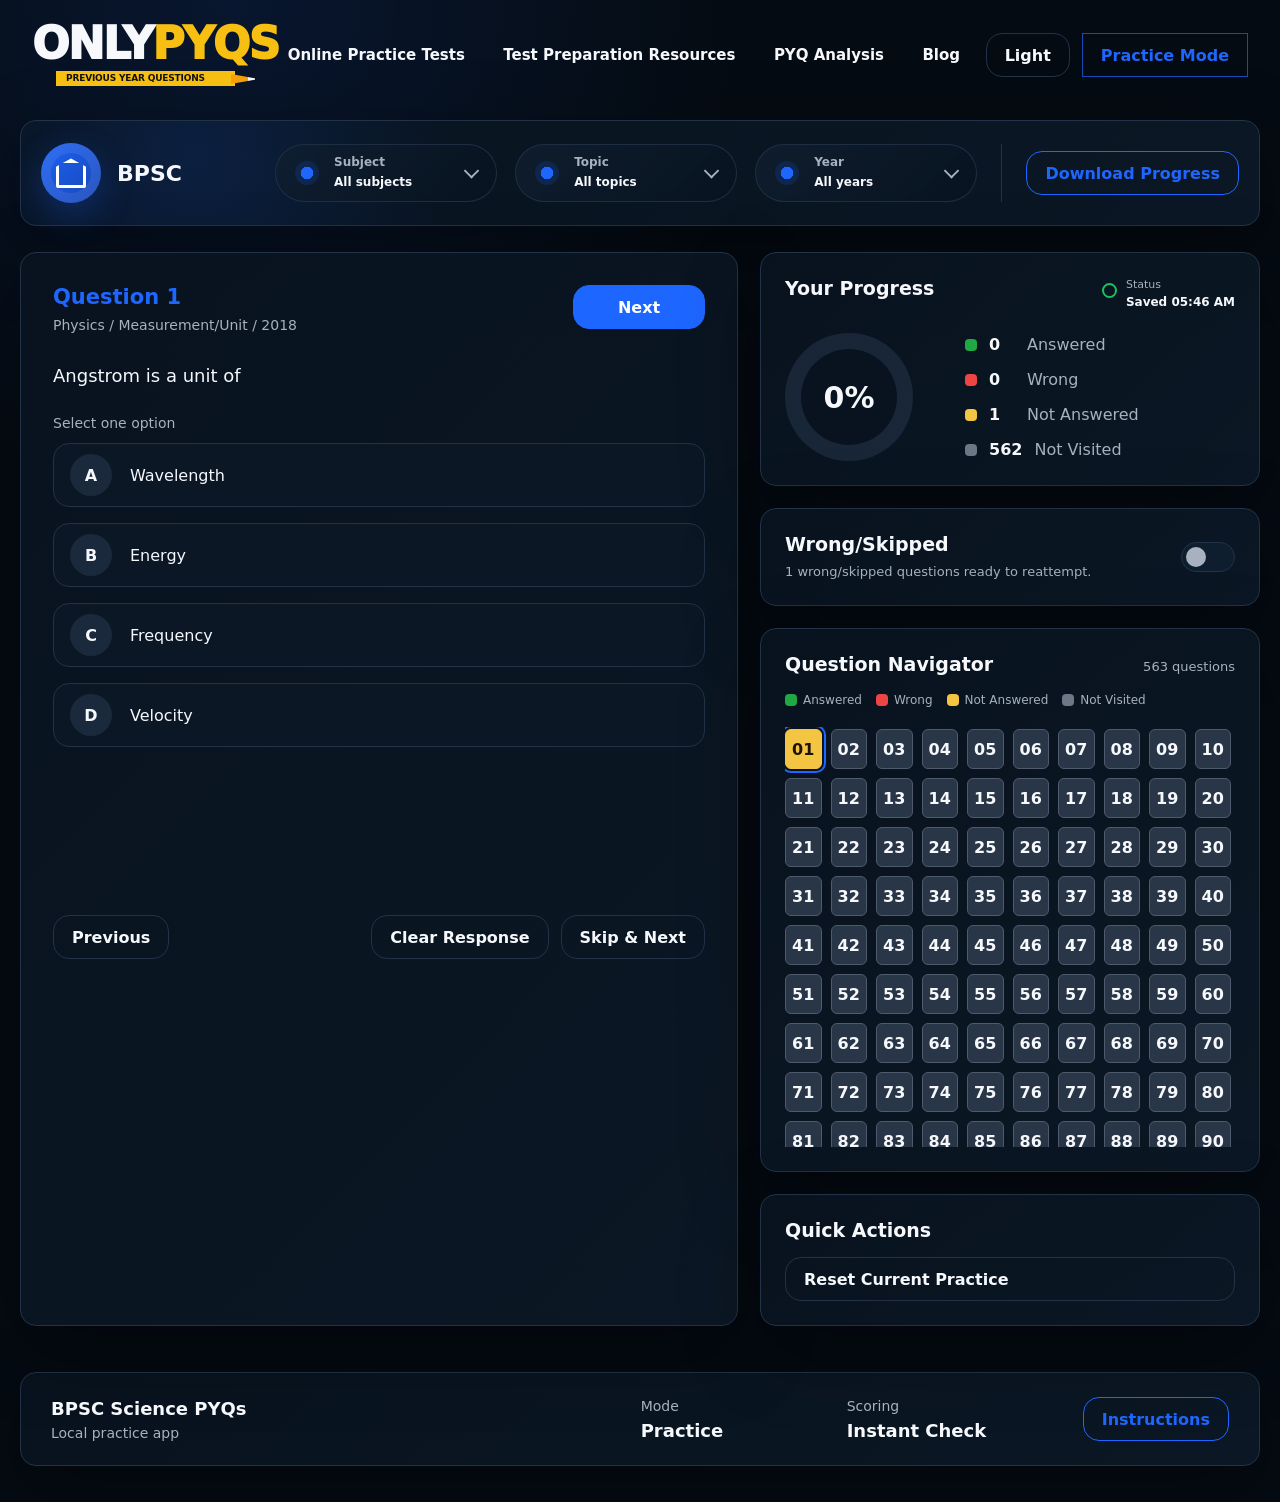
==== index.html @ f51ff7a6 "Add files via upload Initial commit" ====
<!doctype html>
<html lang="en">
<head>
  <meta charset="utf-8">
  <meta name="viewport" content="width=device-width, initial-scale=1">
  <title>Only PYQs Practice</title>
  <link rel="stylesheet" href="styles.css">
</head>
<body class="theme-dark">
  <header class="topbar">
    <a class="brand" href="#" aria-label="Only PYQs home">
      <span class="brand-wordmark">
        <span>ONLY</span><span>PYQS</span>
      </span>
      <span class="brand-tag">
        <span>PREVIOUS YEAR QUESTIONS</span>
        <i aria-hidden="true"></i>
      </span>
    </a>
    <nav class="main-nav" aria-label="Main navigation">
      <a href="#">Online Practice Tests</a>
      <a href="#">Test Preparation Resources</a>
      <a href="#">PYQ Analysis</a>
      <a href="#">Blog</a>
    </nav>
    <div class="top-actions">
      <button id="themeToggle" class="theme-toggle" type="button" aria-label="Toggle light and dark mode">Light</button>
      <span class="practice-mode">Practice Mode</span>
    </div>
  </header>

  <section class="exam-strip" aria-label="Practice selection">
    <div class="exam-title-block">
      <span class="exam-badge" aria-hidden="true"></span>
      <p>BPSC</p>
    </div>
    <div class="filter-row">
      <label>
        Subject
        <select id="subjectSelect" aria-label="Subject"></select>
      </label>
      <label>
        Topic
        <select id="topicSelect" aria-label="Topic"></select>
      </label>
      <label>
        Year
        <select id="yearSelect" aria-label="Year"></select>
      </label>
    </div>
    <div class="strip-divider"></div>
    <button id="downloadProgress" class="outline-button" type="button">Download Progress</button>
  </section>

  <main class="practice-grid">
    <section class="question-card" id="questionCard" aria-live="polite">
      <div class="question-head">
        <div>
          <h1 id="questionTitle">Question 1</h1>
          <p id="questionMeta"></p>
        </div>
        <button id="saveNextBtn" class="primary-button top-next-button" type="button">Next</button>
      </div>

      <div class="question-body">
        <p id="questionText"></p>
        <p class="option-label">Select one option</p>
        <div id="optionsList" class="option-list"></div>

        <div id="answerPanel" class="answer-panel" hidden>
          <div class="answer-panel-head">
            <strong id="answerStatus"></strong>
            <span id="answerText"></span>
          </div>
          <p id="explanationText"></p>
        </div>
      </div>

      <div class="question-actions">
        <button id="previousBtn" class="secondary-button" type="button">Previous</button>
        <div class="right-actions">
          <button id="clearBtn" class="secondary-button" type="button">Clear Response</button>
          <button id="markNextBtn" class="secondary-button" type="button">Skip & Next</button>
          <button id="saveMarkBtn" class="hidden-action" type="button" aria-hidden="true" tabindex="-1">Next</button>
        </div>
      </div>
    </section>

    <section id="emptyState" class="empty-state" hidden>
      <h1>No questions in this selection</h1>
      <p>Choose a different subject, topic, or year.</p>
    </section>

    <aside class="side-panel" aria-label="Practice dashboard">
      <section class="progress-card">
        <div class="progress-card-head">
          <h2>Your Progress</h2>
          <div class="strip-stat">
            <span>Status</span>
            <strong id="saveStatus">Progress saves automatically</strong>
          </div>
        </div>
        <div class="progress-content">
          <div class="progress-ring" aria-label="Attempted percentage">
            <span id="attemptPercent">0%</span>
          </div>
          <ul class="status-list">
            <li><span class="dot answered-dot"></span><strong id="answeredCount">0</strong> Answered</li>
            <li><span class="dot wrong-dot"></span><strong id="markedCount">0</strong> Wrong</li>
            <li><span class="dot not-answered-dot"></span><strong id="notAnsweredCount">0</strong> Not Answered</li>
            <li><span class="dot not-visited-dot"></span><strong id="notVisitedCount">0</strong> Not Visited</li>
          </ul>
        </div>
      </section>

      <section class="review-toggle-card">
        <div>
          <h2>Wrong/Skipped</h2>
          <p id="reviewModeNote">Show only questions you got wrong or skipped.</p>
        </div>
        <label class="switch" aria-label="Wrong or skipped reattempt mode">
          <input id="reviewToggle" type="checkbox">
          <span></span>
        </label>
      </section>

      <section class="navigator-card">
        <div class="card-title-row">
          <h2>Question Navigator</h2>
          <span id="paletteSummary">0 questions</span>
        </div>
        <div class="palette-legend" aria-hidden="true">
          <span><i class="answered-dot"></i> Answered</span>
          <span><i class="wrong-dot"></i> Wrong</span>
          <span><i class="not-answered-dot"></i> Not Answered</span>
          <span><i class="not-visited-dot"></i> Not Visited</span>
        </div>
        <div id="questionPalette" class="question-palette" aria-label="Question navigator"></div>
      </section>

      <section class="quick-card">
        <h2>Quick Actions</h2>
        <button id="resetProgress" type="button">Reset Current Practice</button>
      </section>
    </aside>
  </main>

  <footer class="summary-strip">
    <div>
      <strong>BPSC Science PYQs</strong>
      <span>Local practice app</span>
    </div>
    <div>
      <span>Mode</span>
      <strong>Practice</strong>
    </div>
    <div>
      <span>Scoring</span>
      <strong>Instant Check</strong>
    </div>
    <button class="outline-button" type="button">Instructions</button>
  </footer>

  <div id="resultModal" class="modal-backdrop" hidden>
    <section class="result-modal" role="dialog" aria-modal="true" aria-labelledby="resultTitle">
      <h2 id="resultTitle">Performance Dashboard</h2>
      <div class="result-grid">
        <div><span id="resultAttempted">0</span><label>Attempted</label></div>
        <div><span id="resultSkipped">0</span><label>Unanswered / Skipped</label></div>
        <div><span id="resultCorrect">0</span><label>Correct</label></div>
        <div><span id="resultWrong">0</span><label>Wrong</label></div>
        <div><span id="resultAccuracy">0%</span><label>Accuracy</label></div>
        <div><span id="resultScore">0 / 0</span><label>Score</label></div>
      </div>
      <div class="modal-actions">
        <button id="closeResultBtn" type="button">Close</button>
      </div>
    </section>
  </div>

  <script src="questions.js"></script>
  <script src="app.js"></script>
</body>
</html>
---- styles.css ----
:root {
  color-scheme: dark;
  --bg: #050b12;
  --surface: #08131f;
  --surface-2: #0c1826;
  --surface-3: #101f31;
  --text: #f6f8fb;
  --muted: #a7b1bf;
  --line: #223247;
  --blue: #1d66ff;
  --blue-soft: rgba(29, 102, 255, 0.16);
  --green: #1fa844;
  --green-soft: rgba(31, 168, 68, 0.14);
  --red: #ef4444;
  --red-soft: rgba(239, 68, 68, 0.15);
  --yellow: #f4c542;
  --yellow-soft: rgba(244, 197, 66, 0.16);
  --gray: #6d7785;
  --shadow: 0 24px 80px rgba(0, 0, 0, 0.32);
  --radius: 16px;
  font-family: Inter, ui-sans-serif, system-ui, -apple-system, BlinkMacSystemFont, "Segoe UI", Arial, sans-serif;
}

body.theme-light {
  color-scheme: light;
  --bg: #f7f9fc;
  --surface: #ffffff;
  --surface-2: #ffffff;
  --surface-3: #f8fbff;
  --text: #111827;
  --muted: #5c6675;
  --line: #d9e1ec;
  --blue-soft: rgba(29, 102, 255, 0.1);
  --green-soft: rgba(31, 168, 68, 0.1);
  --red-soft: rgba(239, 68, 68, 0.1);
  --yellow-soft: rgba(244, 197, 66, 0.2);
  --shadow: 0 18px 50px rgba(15, 23, 42, 0.08);
}

* {
  box-sizing: border-box;
}

html {
  min-width: 0;
}

body {
  margin: 0;
  min-height: 100vh;
  background:
    radial-gradient(circle at 18% 0%, rgba(29, 102, 255, 0.12), transparent 32rem),
    linear-gradient(135deg, var(--bg), var(--bg));
  color: var(--text);
}

button,
select,
input {
  font: inherit;
}

button,
select {
  border-radius: var(--radius);
}

button {
  cursor: pointer;
}

button:disabled {
  cursor: not-allowed;
  opacity: 0.55;
}

a {
  color: inherit;
  text-decoration: none;
}

.topbar {
  display: grid;
  grid-template-columns: minmax(170px, 230px) minmax(0, 1fr) auto;
  align-items: center;
  gap: clamp(16px, 3vw, 42px);
  max-width: 1480px;
  margin: 0 auto;
  padding: 24px clamp(18px, 3vw, 32px);
}

.brand {
  display: inline-flex;
  flex-direction: column;
  align-items: flex-start;
  min-width: 0;
  width: max-content;
}

.brand-wordmark {
  display: flex;
  align-items: baseline;
  color: var(--text);
  font-size: 44px;
  font-weight: 950;
  letter-spacing: -0.04em;
  line-height: 0.92;
}

.brand-wordmark span:last-child {
  color: #f7bf12;
}

body.theme-light .brand-wordmark {
  color: #05070b;
}

.brand-tag {
  position: relative;
  display: inline-flex;
  align-items: center;
  height: 15px;
  margin-top: 7px;
  margin-left: 24px;
  padding: 0 30px 0 10px;
  background: #f7bf12;
  color: #111111;
  font-size: 9px;
  font-weight: 900;
  letter-spacing: -0.02em;
  line-height: 1;
}

.brand-tag i {
  position: absolute;
  right: -24px;
  width: 28px;
  height: 10px;
  background: linear-gradient(90deg, #f59f0b 0 62%, #f6f6f6 62% 84%, #111111 84%);
  clip-path: polygon(0 0, 100% 50%, 0 100%);
}

.main-nav {
  display: flex;
  align-items: center;
  justify-content: center;
  gap: clamp(18px, 3vw, 46px);
  color: var(--text);
  font-size: 15px;
  font-weight: 650;
  white-space: nowrap;
}

.top-actions {
  display: flex;
  align-items: center;
  gap: 12px;
}

.theme-toggle,
.practice-mode,
.outline-button,
.primary-button,
.secondary-button,
.quick-card button,
.modal-actions button {
  min-height: 44px;
  border: 1px solid var(--line);
  padding: 0 18px;
  background: transparent;
  color: var(--text);
  font-weight: 700;
}

.theme-toggle {
  min-width: 82px;
}

.practice-mode {
  display: inline-flex;
  align-items: center;
  border-color: rgba(29, 102, 255, 0.7);
  color: var(--blue);
}

.exam-strip,
.practice-grid,
.summary-strip {
  width: min(100% - 40px, 1480px);
  margin-inline: auto;
}

.exam-strip {
  display: grid;
  grid-template-columns: auto minmax(420px, 1fr) 1px auto;
  align-items: center;
  gap: 24px;
  margin-top: 10px;
  padding: 22px 20px;
  border: 1px solid var(--line);
  border-radius: var(--radius);
  background:
    radial-gradient(circle at 14% 35%, rgba(29, 102, 255, 0.14), transparent 16rem),
    linear-gradient(135deg, color-mix(in srgb, var(--surface) 96%, transparent), color-mix(in srgb, var(--surface-2) 94%, transparent));
  box-shadow: var(--shadow);
}

.exam-title-block {
  display: flex;
  align-items: center;
  gap: 16px;
  min-width: 210px;
}

.exam-badge {
  position: relative;
  display: grid;
  width: 60px;
  height: 60px;
  place-items: center;
  border-radius: 50%;
  background:
    linear-gradient(135deg, rgba(29, 102, 255, 0.95), rgba(26, 72, 188, 0.96));
  box-shadow:
    inset 0 0 0 10px rgba(255, 255, 255, 0.08),
    0 12px 34px rgba(29, 102, 255, 0.28);
}

.exam-badge::before {
  content: "";
  width: 24px;
  height: 22px;
  border: 3px solid #ffffff;
  border-top-width: 5px;
  border-radius: 3px 3px 2px 2px;
  clip-path: polygon(50% 0, 100% 28%, 100% 100%, 0 100%, 0 28%);
}

.exam-title-block p {
  margin: 0;
  font-size: 22px;
  font-weight: 850;
}

.filter-row {
  display: grid;
  grid-template-columns: repeat(3, minmax(170px, 1fr));
  gap: 18px;
}

.filter-row label {
  position: relative;
  display: grid;
  gap: 3px;
  min-height: 58px;
  padding: 10px 42px 9px 58px;
  border: 1px solid color-mix(in srgb, var(--line) 88%, transparent);
  border-radius: 999px;
  background:
    linear-gradient(135deg, color-mix(in srgb, var(--surface-3) 82%, transparent), color-mix(in srgb, var(--surface) 94%, transparent));
  color: var(--muted);
  font-size: 12px;
  font-weight: 700;
}

.filter-row label::before {
  content: "";
  position: absolute;
  top: 50%;
  left: 19px;
  width: 24px;
  height: 24px;
  border-radius: 50%;
  background:
    radial-gradient(circle at center, var(--blue) 0 36%, transparent 38%),
    color-mix(in srgb, var(--blue) 16%, transparent);
  transform: translateY(-50%);
}

.filter-row label::after {
  content: "";
  position: absolute;
  top: 50%;
  right: 19px;
  width: 9px;
  height: 9px;
  border-right: 2px solid var(--muted);
  border-bottom: 2px solid var(--muted);
  transform: translateY(-70%) rotate(45deg);
  pointer-events: none;
}

select {
  min-height: 20px;
  width: 100%;
  border: 0;
  border-radius: 0;
  padding: 0;
  background: transparent;
  color: var(--text);
  font-weight: 750;
  appearance: none;
}

select option {
  background: var(--surface-3);
  color: var(--text);
}

body.theme-light select option {
  background: #ffffff;
  color: #111827;
}

.strip-divider {
  width: 1px;
  min-height: 58px;
  background: var(--line);
}

.strip-stat {
  position: relative;
  display: grid;
  gap: 4px;
  padding-left: 24px;
}

.strip-stat::before {
  content: "";
  position: absolute;
  top: 5px;
  left: 0;
  width: 11px;
  height: 11px;
  border: 2px solid #16c35b;
  border-radius: 50%;
}

.strip-stat span {
  color: var(--muted);
  font-size: 11px;
}

.strip-stat strong {
  font-size: 12px;
}

#saveStatus {
  max-width: 150px;
  overflow: hidden;
  color: var(--text);
  font-size: 12px;
  text-overflow: ellipsis;
  white-space: nowrap;
}

.outline-button {
  border-color: var(--blue);
  color: var(--blue);
}

.practice-grid {
  display: grid;
  grid-template-columns: minmax(0, 1fr) 500px;
  gap: 22px;
  margin-top: 26px;
}

.question-card,
.empty-state,
.progress-card,
.navigator-card,
.review-toggle-card,
.quick-card,
.summary-strip,
.result-modal {
  border: 1px solid var(--line);
  border-radius: var(--radius);
  background: linear-gradient(135deg, color-mix(in srgb, var(--surface) 96%, transparent), color-mix(in srgb, var(--surface-2) 92%, transparent));
  box-shadow: var(--shadow);
}

.question-card {
  min-width: 0;
  padding: 32px;
}

.question-head {
  display: flex;
  align-items: flex-start;
  justify-content: space-between;
  gap: 20px;
  margin-bottom: 28px;
}

.question-head h1 {
  margin: 0;
  color: var(--blue);
  font-size: 21px;
}

.question-head p {
  margin: 8px 0 0;
  color: var(--muted);
  font-size: 14px;
}

.question-body {
  min-height: 520px;
}

#questionText {
  margin: 0 0 24px;
  font-size: 18px;
  line-height: 1.65;
  white-space: pre-line;
}

.option-label {
  margin: 0 0 12px;
  color: var(--muted);
  font-size: 14px;
}

.option-list {
  display: grid;
  gap: 16px;
}

.radio-option {
  display: grid;
  grid-template-columns: 44px minmax(0, 1fr);
  align-items: center;
  gap: 16px;
  min-height: 64px;
  padding: 10px 16px;
  border: 1px solid var(--line);
  border-radius: var(--radius);
  background: color-mix(in srgb, var(--surface-2) 86%, transparent);
  color: var(--text);
  line-height: 1.45;
  white-space: pre-line;
}

.radio-option input {
  position: absolute;
  width: 1px;
  height: 1px;
  opacity: 0;
}

.radio-option:hover {
  border-color: color-mix(in srgb, var(--blue) 80%, var(--line));
}

.option-prefix {
  display: grid;
  width: 42px;
  height: 42px;
  place-items: center;
  border-radius: 50%;
  background: color-mix(in srgb, var(--line) 70%, transparent);
  color: var(--text);
  font-weight: 800;
}

.radio-option:has(input:checked) {
  border-color: var(--blue);
  background: var(--blue-soft);
}

.radio-option:has(input:checked) .option-prefix {
  background: var(--blue);
  color: #ffffff;
}

.radio-option.correct-option {
  border-color: var(--green);
  background: var(--green-soft);
}

.radio-option.selected-option.correct-option,
.radio-option.selected-option.correct-option:has(input:checked) {
  border-color: var(--green);
  background: color-mix(in srgb, var(--green-soft) 72%, transparent);
}

.radio-option.correct-option .option-prefix {
  background: var(--green);
  color: #ffffff;
}

.radio-option.wrong-option {
  border-color: var(--red);
  background: var(--red-soft);
}

.radio-option.selected-option.wrong-option,
.radio-option.selected-option.wrong-option:has(input:checked) {
  border-color: var(--red);
  background: color-mix(in srgb, var(--red-soft) 78%, transparent);
}

.radio-option.wrong-option .option-prefix {
  background: var(--red);
  color: #ffffff;
}

.answer-panel {
  margin-top: 28px;
  padding: 22px;
  border: 1px solid var(--green);
  border-radius: var(--radius);
  background: var(--green-soft);
}

.answer-panel[data-result="wrong"] {
  border-color: var(--red);
  background: var(--red-soft);
}

.answer-panel-head {
  display: flex;
  flex-wrap: wrap;
  justify-content: space-between;
  gap: 12px;
  margin-bottom: 14px;
}

.answer-panel strong {
  color: var(--green);
  font-size: 20px;
}

.answer-panel[data-result="wrong"] strong {
  color: var(--red);
}

.answer-panel span {
  padding: 5px 10px;
  border-radius: 6px;
  background: color-mix(in srgb, var(--surface) 70%, transparent);
  color: var(--text);
  font-size: 13px;
  font-weight: 700;
}

.answer-panel p {
  margin: 0;
  line-height: 1.65;
  white-space: pre-line;
}

.question-actions {
  display: flex;
  align-items: center;
  justify-content: space-between;
  gap: 16px;
  margin-top: 34px;
}

.right-actions {
  display: flex;
  flex-wrap: wrap;
  justify-content: flex-end;
  gap: 12px;
}

.primary-button {
  border-color: var(--blue);
  background: var(--blue);
  color: #ffffff;
  min-width: 132px;
}

.top-next-button {
  flex: 0 0 auto;
}

.secondary-button {
  background: transparent;
}

.hidden-action {
  display: none;
}

.empty-state {
  min-height: 360px;
  padding: 48px;
}

.empty-state h1 {
  margin: 0 0 10px;
}

.empty-state p {
  margin: 0;
  color: var(--muted);
}

.side-panel {
  display: grid;
  align-content: start;
  gap: 22px;
}

.progress-card,
.navigator-card,
.review-toggle-card,
.quick-card {
  padding: 24px;
}

.progress-card h2,
.navigator-card h2,
.review-toggle-card h2,
.quick-card h2 {
  margin: 0;
  font-size: 19px;
}

.progress-card-head {
  display: flex;
  align-items: flex-start;
  justify-content: space-between;
  gap: 16px;
}

.progress-card-head .strip-stat {
  flex: 0 0 auto;
  margin-top: 1px;
}

.review-toggle-card {
  display: flex;
  align-items: center;
  justify-content: space-between;
  gap: 18px;
}

.review-toggle-card p {
  margin: 8px 0 0;
  color: var(--muted);
  font-size: 13px;
  line-height: 1.35;
}

.switch {
  position: relative;
  display: inline-flex;
  flex: 0 0 auto;
  width: 54px;
  height: 30px;
}

.switch input {
  position: absolute;
  inset: 0;
  opacity: 0;
}

.switch span {
  position: absolute;
  inset: 0;
  border: 1px solid var(--line);
  border-radius: 999px;
  background: color-mix(in srgb, var(--surface-3) 88%, transparent);
  transition: background 160ms ease, border-color 160ms ease;
}

.switch span::after {
  content: "";
  position: absolute;
  top: 4px;
  left: 4px;
  width: 20px;
  height: 20px;
  border-radius: 50%;
  background: var(--muted);
  transition: transform 160ms ease, background 160ms ease;
}

.switch input:checked + span {
  border-color: var(--blue);
  background: var(--blue-soft);
}

.switch input:checked + span::after {
  transform: translateX(24px);
  background: var(--blue);
}

.progress-content {
  display: grid;
  grid-template-columns: 150px minmax(0, 1fr);
  align-items: center;
  gap: 30px;
  margin-top: 24px;
}

.progress-ring {
  --progress: 0deg;
  display: grid;
  width: 128px;
  height: 128px;
  place-items: center;
  border-radius: 50%;
  background: conic-gradient(var(--blue) var(--progress), color-mix(in srgb, var(--line) 60%, transparent) 0);
}

.progress-ring::before {
  content: "";
  grid-area: 1 / 1;
  width: 96px;
  height: 96px;
  border-radius: 50%;
  background: var(--surface);
}

.progress-ring span {
  z-index: 1;
  grid-area: 1 / 1;
  font-size: 30px;
  font-weight: 850;
}

.status-list {
  display: grid;
  gap: 16px;
  margin: 0;
  padding: 0;
  list-style: none;
  color: var(--muted);
}

.status-list li {
  display: flex;
  align-items: center;
  gap: 12px;
}

.status-list strong {
  color: var(--text);
  min-width: 26px;
}

.dot,
.palette-legend i {
  display: inline-block;
  width: 12px;
  height: 12px;
  border-radius: 4px;
  flex: 0 0 auto;
}

.answered-dot {
  background: var(--green);
}

.wrong-dot {
  background: var(--red);
}

.not-answered-dot {
  background: var(--yellow);
}

.not-visited-dot {
  background: var(--gray);
}

.card-title-row {
  display: flex;
  align-items: baseline;
  justify-content: space-between;
  gap: 14px;
  margin-bottom: 18px;
}

.card-title-row span {
  color: var(--muted);
  font-size: 13px;
}

.palette-legend {
  display: flex;
  flex-wrap: wrap;
  gap: 14px;
  margin-bottom: 20px;
  color: var(--muted);
  font-size: 12px;
}

.palette-legend span {
  display: inline-flex;
  align-items: center;
  gap: 6px;
}

.question-palette {
  display: grid;
  grid-template-columns: repeat(10, minmax(0, 1fr));
  gap: 9px;
  max-height: 420px;
  overflow: auto;
  padding: 2px 4px 2px 0;
}

.palette-button {
  min-width: 0;
  min-height: 40px;
  border: 1px solid var(--line);
  border-radius: 6px;
  background: color-mix(in srgb, var(--surface-3) 88%, transparent);
  color: var(--text);
  font-weight: 750;
}

.palette-button.active {
  outline: 2px solid var(--blue);
  outline-offset: 2px;
}

.palette-button.not_visited {
  background: color-mix(in srgb, var(--gray) 26%, var(--surface-3));
  border-color: color-mix(in srgb, var(--gray) 60%, var(--line));
}

.palette-button.not_answered {
  background: var(--yellow);
  border-color: var(--yellow);
  color: #1c1600;
}

.palette-button.answered {
  background: var(--green);
  border-color: var(--green);
  color: #ffffff;
}

.palette-button.marked,
.palette-button.answered_marked {
  background: var(--red);
  border-color: var(--red);
  color: #ffffff;
}

.quick-card {
  display: grid;
  gap: 16px;
}

.quick-card button {
  justify-self: stretch;
  text-align: left;
}

.summary-strip {
  display: grid;
  grid-template-columns: minmax(210px, 1fr) minmax(110px, 180px) minmax(130px, 210px) auto;
  align-items: center;
  gap: 26px;
  margin-top: 46px;
  margin-bottom: 36px;
  padding: 24px 30px;
}

.summary-strip div {
  display: grid;
  gap: 6px;
}

.summary-strip span {
  color: var(--muted);
  font-size: 14px;
}

.summary-strip strong {
  font-size: 18px;
}

.modal-backdrop {
  position: fixed;
  inset: 0;
  z-index: 20;
  display: grid;
  place-items: center;
  padding: 18px;
  background: rgba(0, 0, 0, 0.6);
}

.modal-backdrop[hidden] {
  display: none;
}

.result-modal {
  width: min(760px, 100%);
  padding: 28px;
}

.result-modal h2 {
  margin: 0 0 18px;
}

.result-grid {
  display: grid;
  grid-template-columns: repeat(3, 1fr);
  gap: 12px;
}

.result-grid div {
  padding: 18px;
  border: 1px solid var(--line);
  border-radius: var(--radius);
  background: var(--surface-3);
}

.result-grid span {
  display: block;
  font-size: 28px;
  font-weight: 850;
}

.result-grid label {
  display: block;
  margin-top: 5px;
  color: var(--muted);
}

.modal-actions {
  display: flex;
  justify-content: flex-end;
  margin-top: 18px;
}

.modal-actions button {
  border-color: var(--blue);
  background: var(--blue);
  color: #ffffff;
}

@media (max-width: 1200px) {
  .main-nav {
    display: none;
  }

  .topbar {
    grid-template-columns: 220px 1fr;
  }

  .top-actions {
    justify-content: flex-end;
  }

  .practice-grid {
    grid-template-columns: 1fr;
  }

  .question-palette {
    grid-template-columns: repeat(12, minmax(0, 1fr));
  }
}

@media (max-width: 900px) {
  .topbar,
  .exam-strip,
  .summary-strip {
    width: min(100% - 24px, 1480px);
  }

  .topbar {
    grid-template-columns: 1fr;
    gap: 14px;
  }

  .top-actions {
    justify-content: space-between;
  }

  .exam-strip {
    grid-template-columns: 1fr;
    gap: 18px;
  }

  .strip-divider {
    display: none;
  }

  .filter-row,
  .progress-content,
  .summary-strip {
    grid-template-columns: 1fr;
  }

  .question-actions,
  .right-actions {
    align-items: stretch;
    flex-direction: column;
  }

  .right-actions button,
  .question-actions > button {
    width: 100%;
  }

  .question-palette {
    grid-template-columns: repeat(8, minmax(0, 1fr));
  }
}

@media (max-width: 560px) {
  .brand-wordmark {
    font-size: 36px;
  }

  .question-card,
  .progress-card,
  .navigator-card,
  .quick-card {
    padding: 18px;
  }

  #questionText {
    font-size: 16px;
  }

  .radio-option {
    grid-template-columns: 38px minmax(0, 1fr);
    gap: 12px;
    padding: 10px 12px;
  }

  .option-prefix {
    width: 36px;
    height: 36px;
  }

  .question-palette {
    grid-template-columns: repeat(5, minmax(0, 1fr));
  }

  .result-grid {
    grid-template-columns: 1fr;
  }
}
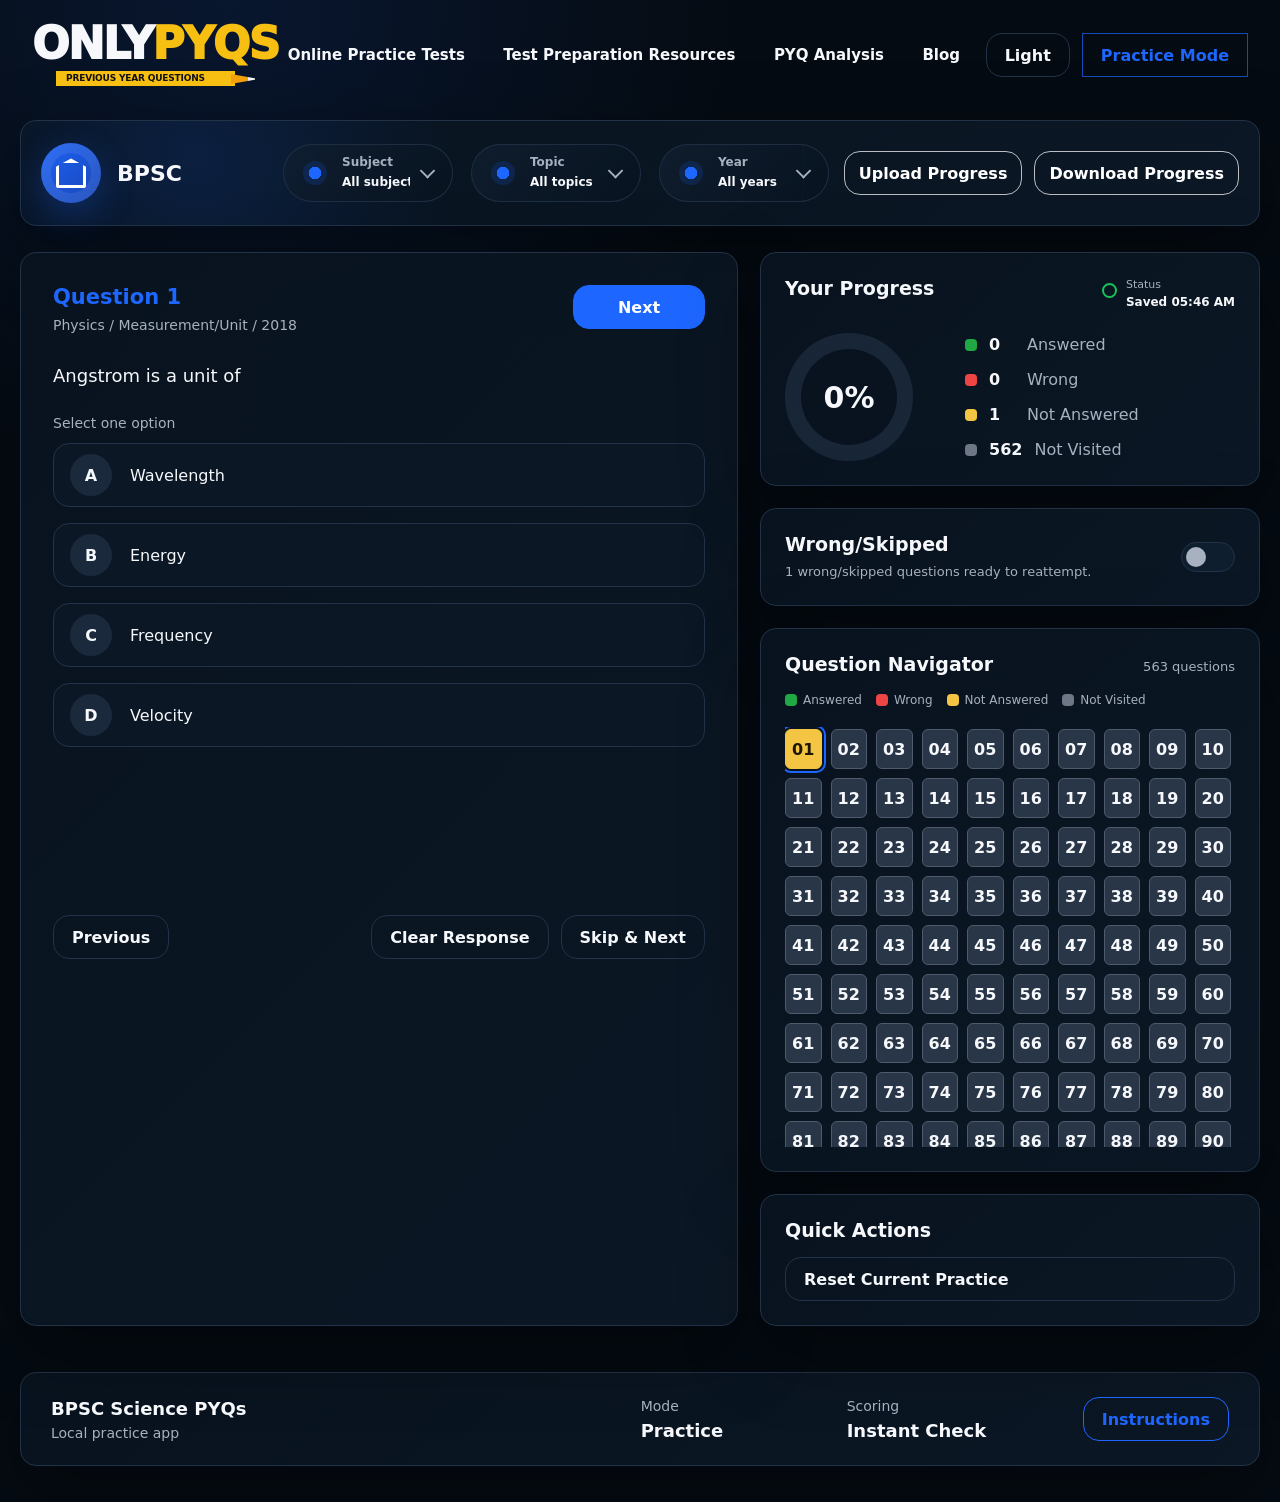
==== commit fce2eb8d: "updated quiz layout" ====
--- a/index.html
+++ b/index.html
@@ -49,7 +49,11 @@
       </label>
     </div>
     <div class="strip-divider"></div>
-    <button id="downloadProgress" class="outline-button" type="button">Download Progress</button>
+    <div class="progress-file-actions">
+      <button id="uploadProgress" class="outline-button" type="button">Upload Progress</button>
+      <button id="downloadProgress" class="outline-button" type="button">Download Progress</button>
+      <input id="uploadProgressFile" type="file" accept="application/json,.json" hidden>
+    </div>
   </section>
 
   <main class="practice-grid">
--- a/styles.css
+++ b/styles.css
@@ -194,7 +194,8 @@
   display: grid;
   grid-template-columns: auto minmax(420px, 1fr) 1px auto;
   align-items: center;
-  gap: 24px;
+  column-gap: 32px;
+  row-gap: 18px;
   margin-top: 10px;
   padding: 22px 20px;
   border: 1px solid var(--line);
@@ -359,6 +360,27 @@
   color: var(--blue);
 }
 
+.progress-file-actions {
+  display: flex;
+  align-items: center;
+  justify-content: flex-end;
+  gap: 12px;
+  padding-left: 8px;
+}
+
+.progress-file-actions .outline-button {
+  min-width: 0;
+  padding-inline: 14px;
+  border-color: rgba(255, 255, 255, 0.72);
+  color: #ffffff;
+  white-space: nowrap;
+}
+
+body.theme-light .progress-file-actions .outline-button {
+  border-color: rgba(17, 24, 39, 0.28);
+  color: #111827;
+}
+
 .practice-grid {
   display: grid;
   grid-template-columns: minmax(0, 1fr) 500px;
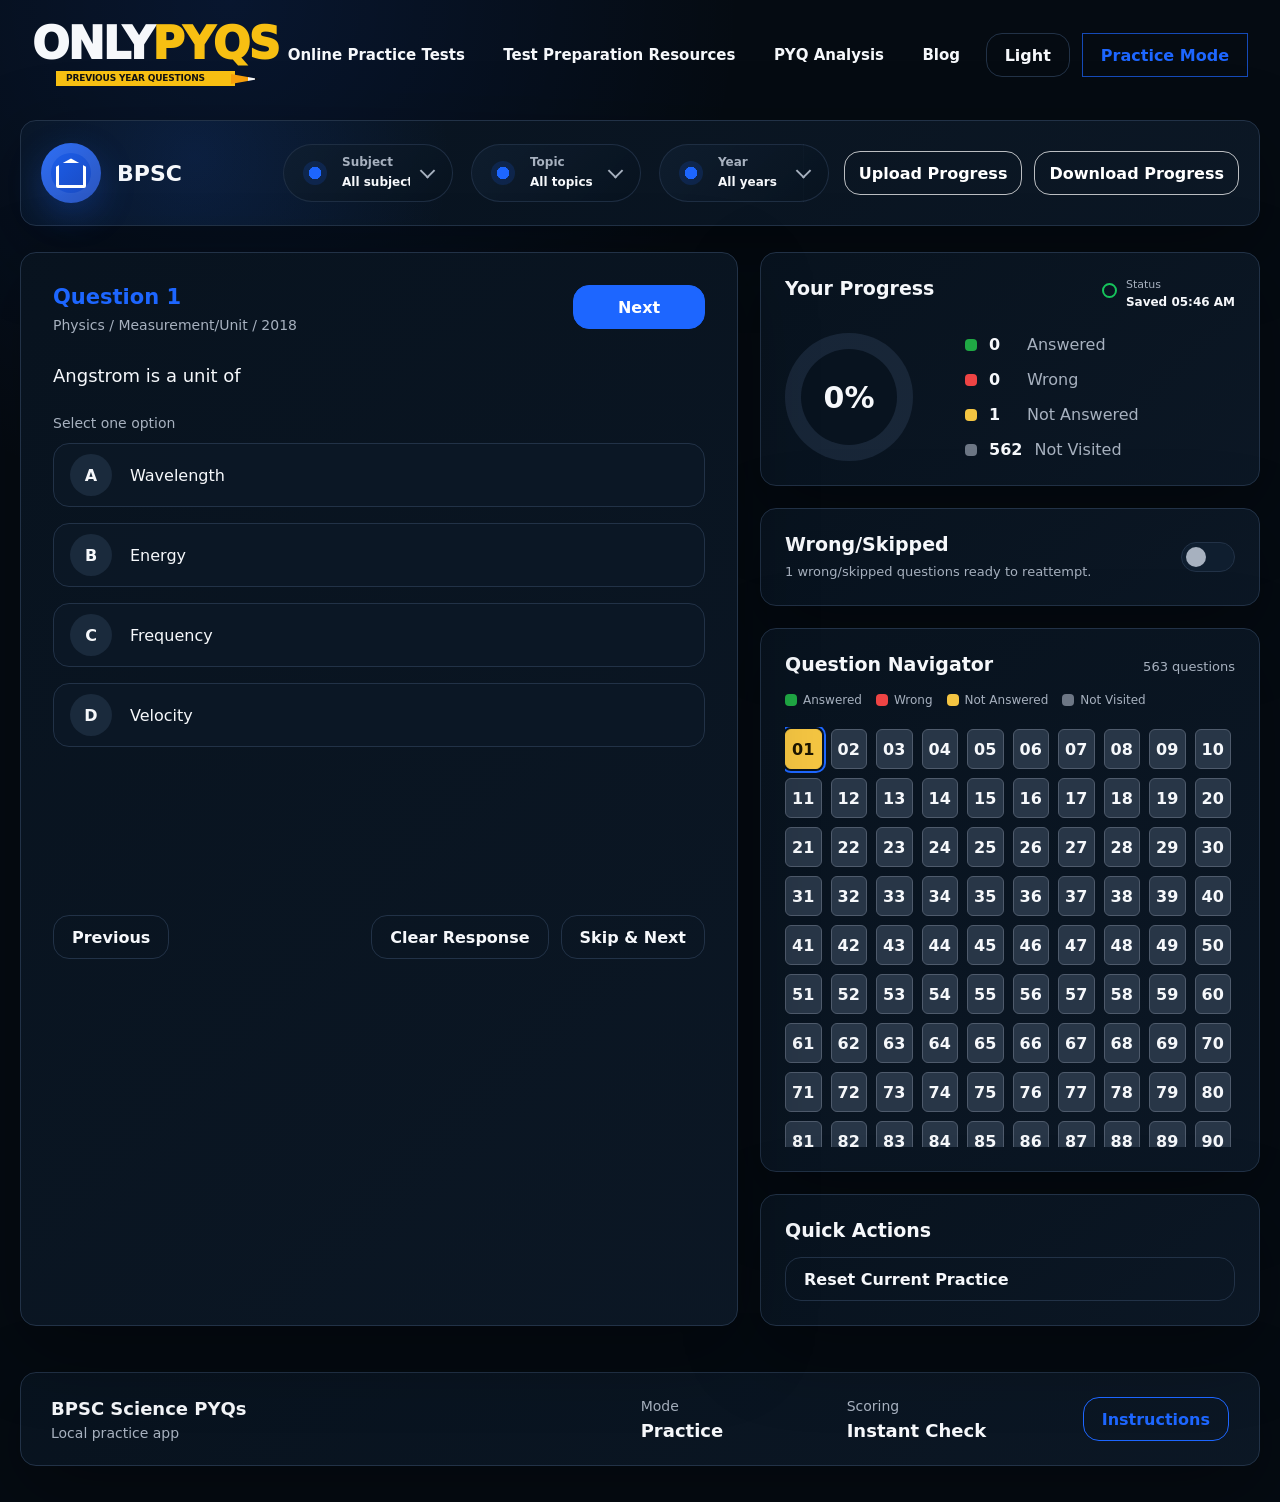
==== commit 320c0bc9: "fixed ipad layout and repositioned iphone next button" ====
--- a/index.html
+++ b/index.html
@@ -2,7 +2,7 @@
 <html lang="en">
 <head>
   <meta charset="utf-8">
-  <meta name="viewport" content="width=device-width, initial-scale=1">
+  <meta name="viewport" content="width=device-width, initial-scale=1.0">
   <title>Only PYQs Practice</title>
   <link rel="stylesheet" href="styles.css">
 </head>
@@ -63,13 +63,13 @@
           <h1 id="questionTitle">Question 1</h1>
           <p id="questionMeta"></p>
         </div>
-        <button id="saveNextBtn" class="primary-button top-next-button" type="button">Next</button>
       </div>
 
       <div class="question-body">
         <p id="questionText"></p>
         <p class="option-label">Select one option</p>
         <div id="optionsList" class="option-list"></div>
+        <button id="saveNextBtn" class="primary-button top-next-button" type="button">Next</button>
 
         <div id="answerPanel" class="answer-panel" hidden>
           <div class="answer-panel-head">
--- a/styles.css
+++ b/styles.css
@@ -403,6 +403,7 @@
 }
 
 .question-card {
+  position: relative;
   min-width: 0;
   padding: 32px;
 }
@@ -413,6 +414,7 @@
   justify-content: space-between;
   gap: 20px;
   margin-bottom: 28px;
+  padding-right: 152px;
 }
 
 .question-head h1 {
@@ -596,6 +598,9 @@
 }
 
 .top-next-button {
+  position: absolute;
+  top: 32px;
+  right: 32px;
   flex: 0 0 auto;
 }
 
@@ -984,6 +989,44 @@
   }
 }
 
+@media (max-width: 1024px) {
+  .exam-strip {
+    grid-template-columns: 1fr;
+    align-items: stretch;
+    row-gap: 20px;
+    padding: 20px;
+  }
+
+  .exam-title-block {
+    min-width: 0;
+  }
+
+  .filter-row {
+    grid-template-columns: repeat(3, minmax(0, 1fr));
+    gap: 14px;
+    min-width: 0;
+  }
+
+  .filter-row label {
+    min-width: 0;
+  }
+
+  .strip-divider {
+    display: none;
+  }
+
+  .progress-file-actions {
+    justify-content: flex-start;
+    flex-wrap: wrap;
+    gap: 12px;
+    padding-left: 0;
+  }
+
+  .progress-file-actions .outline-button {
+    min-width: 172px;
+  }
+}
+
 @media (max-width: 900px) {
   .topbar,
   .exam-strip,
@@ -1066,3 +1109,30 @@
     grid-template-columns: 1fr;
   }
 }
+
+@media (max-width: 480px) {
+  .question-head {
+    padding-right: 0;
+  }
+
+  .top-next-button {
+    position: static;
+    width: 100%;
+    min-height: 48px;
+    margin-top: 16px;
+  }
+
+  .question-actions,
+  .right-actions {
+    gap: 12px;
+  }
+
+  .question-actions button,
+  .right-actions button {
+    min-height: 48px;
+  }
+
+  .progress-file-actions .outline-button {
+    width: 100%;
+  }
+}
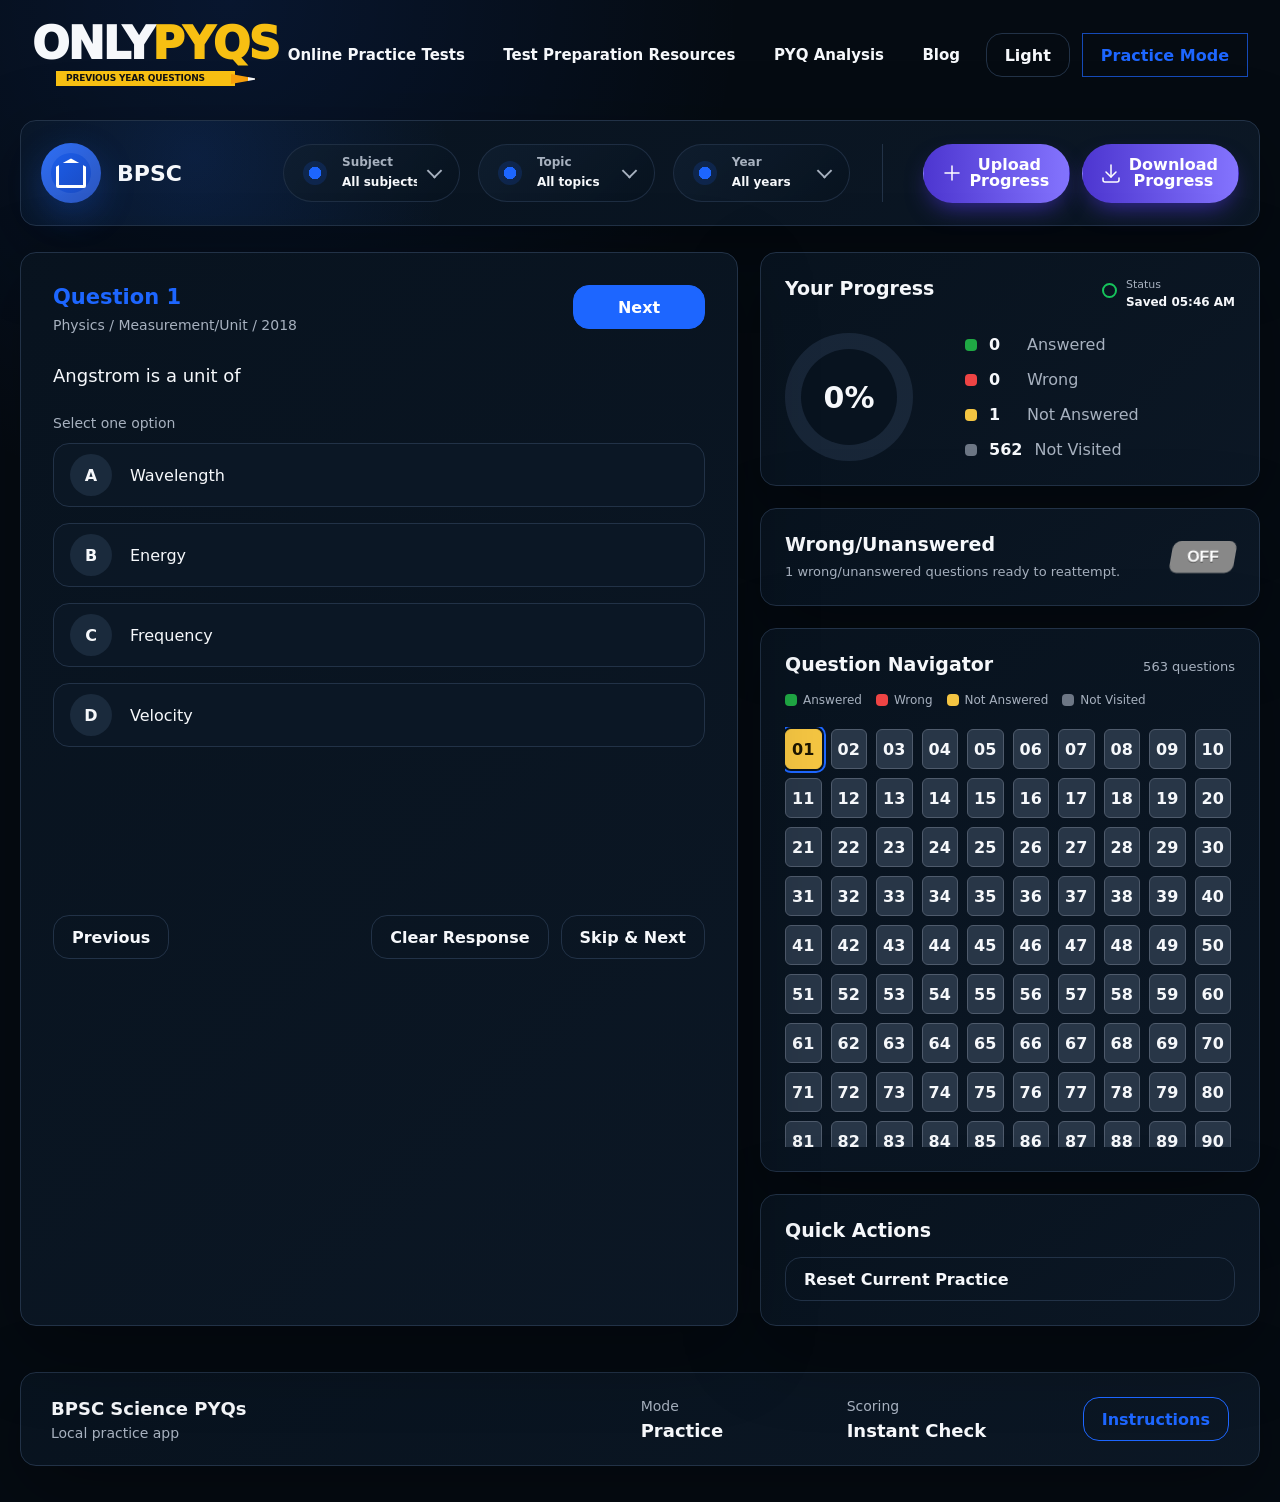
==== commit 2d2d1b40: "Update BPSC Science PYQs quiz application" ====
--- a/index.html
+++ b/index.html
@@ -50,8 +50,23 @@
     </div>
     <div class="strip-divider"></div>
     <div class="progress-file-actions">
-      <button id="uploadProgress" class="outline-button" type="button">Upload Progress</button>
-      <button id="downloadProgress" class="outline-button" type="button">Download Progress</button>
+      <button id="uploadProgress" class="file-action-button" type="button">
+        <svg stroke-linejoin="round" stroke-linecap="round" fill="none" stroke="currentColor" stroke-width="1.5" viewBox="0 0 24 24" class="button__icon" xmlns="http://www.w3.org/2000/svg" aria-hidden="true">
+          <path fill="none" d="M0 0h24v24H0z" stroke="none"></path>
+          <path d="M12 5v14"></path>
+          <path d="M5 12h14"></path>
+        </svg>
+        <span class="button__text">Upload<br>Progress</span>
+      </button>
+      <button id="downloadProgress" class="file-action-button" type="button">
+        <svg stroke-linejoin="round" stroke-linecap="round" fill="none" stroke="currentColor" stroke-width="1.5" viewBox="0 0 24 24" class="button__icon" xmlns="http://www.w3.org/2000/svg" aria-hidden="true">
+          <path fill="none" d="M0 0h24v24H0z" stroke="none"></path>
+          <path d="M4 17v2a2 2 0 0 0 2 2h12a2 2 0 0 0 2 -2v-2"></path>
+          <path d="M7 11l5 5l5 -5"></path>
+          <path d="M12 4l0 12"></path>
+        </svg>
+        <span class="button__text">Download<br>Progress</span>
+      </button>
       <input id="uploadProgressFile" type="file" accept="application/json,.json" hidden>
     </div>
   </section>
@@ -118,14 +133,14 @@
       </section>
 
       <section class="review-toggle-card">
-        <div>
-          <h2>Wrong/Skipped</h2>
-          <p id="reviewModeNote">Show only questions you got wrong or skipped.</p>
-        </div>
-        <label class="switch" aria-label="Wrong or skipped reattempt mode">
-          <input id="reviewToggle" type="checkbox">
-          <span></span>
-        </label>
+        <div class="review-card-head">
+          <h2>Wrong/Unanswered</h2>
+          <p id="reviewModeNote">Show only questions you got wrong or left unanswered.</p>
+        </div>
+        <div class="checkbox-wrapper-8">
+          <input type="checkbox" id="reviewToggle" class="tgl tgl-skewed">
+          <label for="reviewToggle" data-tg-on="ON" data-tg-off="OFF" class="tgl-btn"></label>
+        </div>
       </section>
 
       <section class="navigator-card">
--- a/styles.css
+++ b/styles.css
@@ -368,17 +368,40 @@
   padding-left: 8px;
 }
 
-.progress-file-actions .outline-button {
-  min-width: 0;
-  padding-inline: 14px;
-  border-color: rgba(255, 255, 255, 0.72);
+.file-action-button {
+  display: flex;
+  align-items: center;
+  gap: 0.35em;
+  min-height: 44px;
+  border: 1px solid transparent;
+  border-radius: 2em;
+  padding: 0.75em 1.25em 0.75em 1em;
+  background: linear-gradient(90deg, rgba(77, 54, 208, 1) 0%, rgba(132, 116, 254, 1) 100%);
+  box-shadow: 0 0.7em 1.5em -0.5em hsla(249, 62%, 51%, 0.745);
   color: #ffffff;
+  font-size: 1rem;
+  font-weight: 700;
+  line-height: 1;
   white-space: nowrap;
-}
-
-body.theme-light .progress-file-actions .outline-button {
-  border-color: rgba(17, 24, 39, 0.28);
-  color: #111827;
+  transition: transform 0.3s, box-shadow 0.3s, border-color 0.3s;
+}
+
+.file-action-button:hover {
+  border-color: #f4f5f2;
+}
+
+.file-action-button:active {
+  transform: scale(0.98);
+  box-shadow: 0 0.5em 1.5em -0.5em hsla(249, 62%, 51%, 0.745);
+}
+
+.button__icon {
+  width: 1.5em;
+  height: 1.5em;
+}
+
+.button__text {
+  line-height: 1.05;
 }
 
 .practice-grid {
@@ -673,49 +696,121 @@
   line-height: 1.35;
 }
 
-.switch {
+.checkbox-wrapper-8 {
+  flex: 0 0 auto;
+}
+
+.checkbox-wrapper-8 .tgl {
+  display: none;
+}
+
+.checkbox-wrapper-8 .tgl,
+.checkbox-wrapper-8 .tgl::after,
+.checkbox-wrapper-8 .tgl::before,
+.checkbox-wrapper-8 .tgl *,
+.checkbox-wrapper-8 .tgl *::after,
+.checkbox-wrapper-8 .tgl *::before,
+.checkbox-wrapper-8 .tgl + .tgl-btn {
+  box-sizing: border-box;
+}
+
+.checkbox-wrapper-8 .tgl + .tgl-btn::selection,
+.checkbox-wrapper-8 .tgl::selection,
+.checkbox-wrapper-8 .tgl::after::selection,
+.checkbox-wrapper-8 .tgl::before::selection,
+.checkbox-wrapper-8 .tgl *::selection,
+.checkbox-wrapper-8 .tgl *::after::selection,
+.checkbox-wrapper-8 .tgl *::before::selection {
+  background: none;
+}
+
+.checkbox-wrapper-8 .tgl + .tgl-btn {
   position: relative;
-  display: inline-flex;
-  flex: 0 0 auto;
-  width: 54px;
-  height: 30px;
-}
-
-.switch input {
+  display: block;
+  width: 4em;
+  height: 2em;
+  outline: 0;
+  cursor: pointer;
+  user-select: none;
+}
+
+.checkbox-wrapper-8 .tgl + .tgl-btn::after,
+.checkbox-wrapper-8 .tgl + .tgl-btn::before {
+  position: relative;
+  display: block;
+  width: 50%;
+  height: 100%;
+  content: "";
+}
+
+.checkbox-wrapper-8 .tgl + .tgl-btn::after {
+  left: 0;
+}
+
+.checkbox-wrapper-8 .tgl + .tgl-btn::before {
+  display: none;
+}
+
+.checkbox-wrapper-8 .tgl:checked + .tgl-btn::after {
+  left: 50%;
+}
+
+.checkbox-wrapper-8 .tgl-skewed + .tgl-btn {
+  overflow: hidden;
+  border-radius: 8px;
+  background: #888;
+  font-family: sans-serif;
+  transform: skew(-10deg);
+  backface-visibility: hidden;
+  transition: all 0.2s ease;
+}
+
+.checkbox-wrapper-8 .tgl-skewed + .tgl-btn::after,
+.checkbox-wrapper-8 .tgl-skewed + .tgl-btn::before {
   position: absolute;
-  inset: 0;
-  opacity: 0;
-}
-
-.switch span {
-  position: absolute;
-  inset: 0;
-  border: 1px solid var(--line);
-  border-radius: 999px;
-  background: color-mix(in srgb, var(--surface-3) 88%, transparent);
-  transition: background 160ms ease, border-color 160ms ease;
-}
-
-.switch span::after {
-  content: "";
-  position: absolute;
-  top: 4px;
-  left: 4px;
-  width: 20px;
-  height: 20px;
-  border-radius: 50%;
-  background: var(--muted);
-  transition: transform 160ms ease, background 160ms ease;
-}
-
-.switch input:checked + span {
-  border-color: var(--blue);
-  background: var(--blue-soft);
-}
-
-.switch input:checked + span::after {
-  transform: translateX(24px);
-  background: var(--blue);
+  display: inline-block;
+  width: 100%;
+  line-height: 2em;
+  color: #fff;
+  font-weight: bold;
+  text-align: center;
+  text-shadow: 0 1px 0 rgba(0, 0, 0, 0.4);
+  transform: skew(10deg);
+  transition: all 0.2s ease;
+}
+
+.checkbox-wrapper-8 .tgl-skewed + .tgl-btn::after {
+  left: 100%;
+  content: attr(data-tg-on);
+}
+
+.checkbox-wrapper-8 .tgl-skewed + .tgl-btn::before {
+  left: 0;
+  content: attr(data-tg-off);
+}
+
+.checkbox-wrapper-8 .tgl-skewed + .tgl-btn:active {
+  background: #888;
+}
+
+.checkbox-wrapper-8 .tgl-skewed + .tgl-btn:active::before {
+  left: -10%;
+}
+
+.checkbox-wrapper-8 .tgl-skewed:checked + .tgl-btn {
+  background: #86d993;
+}
+
+.checkbox-wrapper-8 .tgl-skewed:checked + .tgl-btn::before {
+  left: -100%;
+}
+
+.checkbox-wrapper-8 .tgl-skewed:checked + .tgl-btn::after {
+  left: 0;
+}
+
+.checkbox-wrapper-8 .tgl-skewed:checked + .tgl-btn:active::after {
+  left: 10%;
 }
 
 .progress-content {
@@ -1022,7 +1117,7 @@
     padding-left: 0;
   }
 
-  .progress-file-actions .outline-button {
+  .progress-file-actions .file-action-button {
     min-width: 172px;
   }
 }
@@ -1132,7 +1227,7 @@
     min-height: 48px;
   }
 
-  .progress-file-actions .outline-button {
+  .progress-file-actions .file-action-button {
     width: 100%;
   }
 }
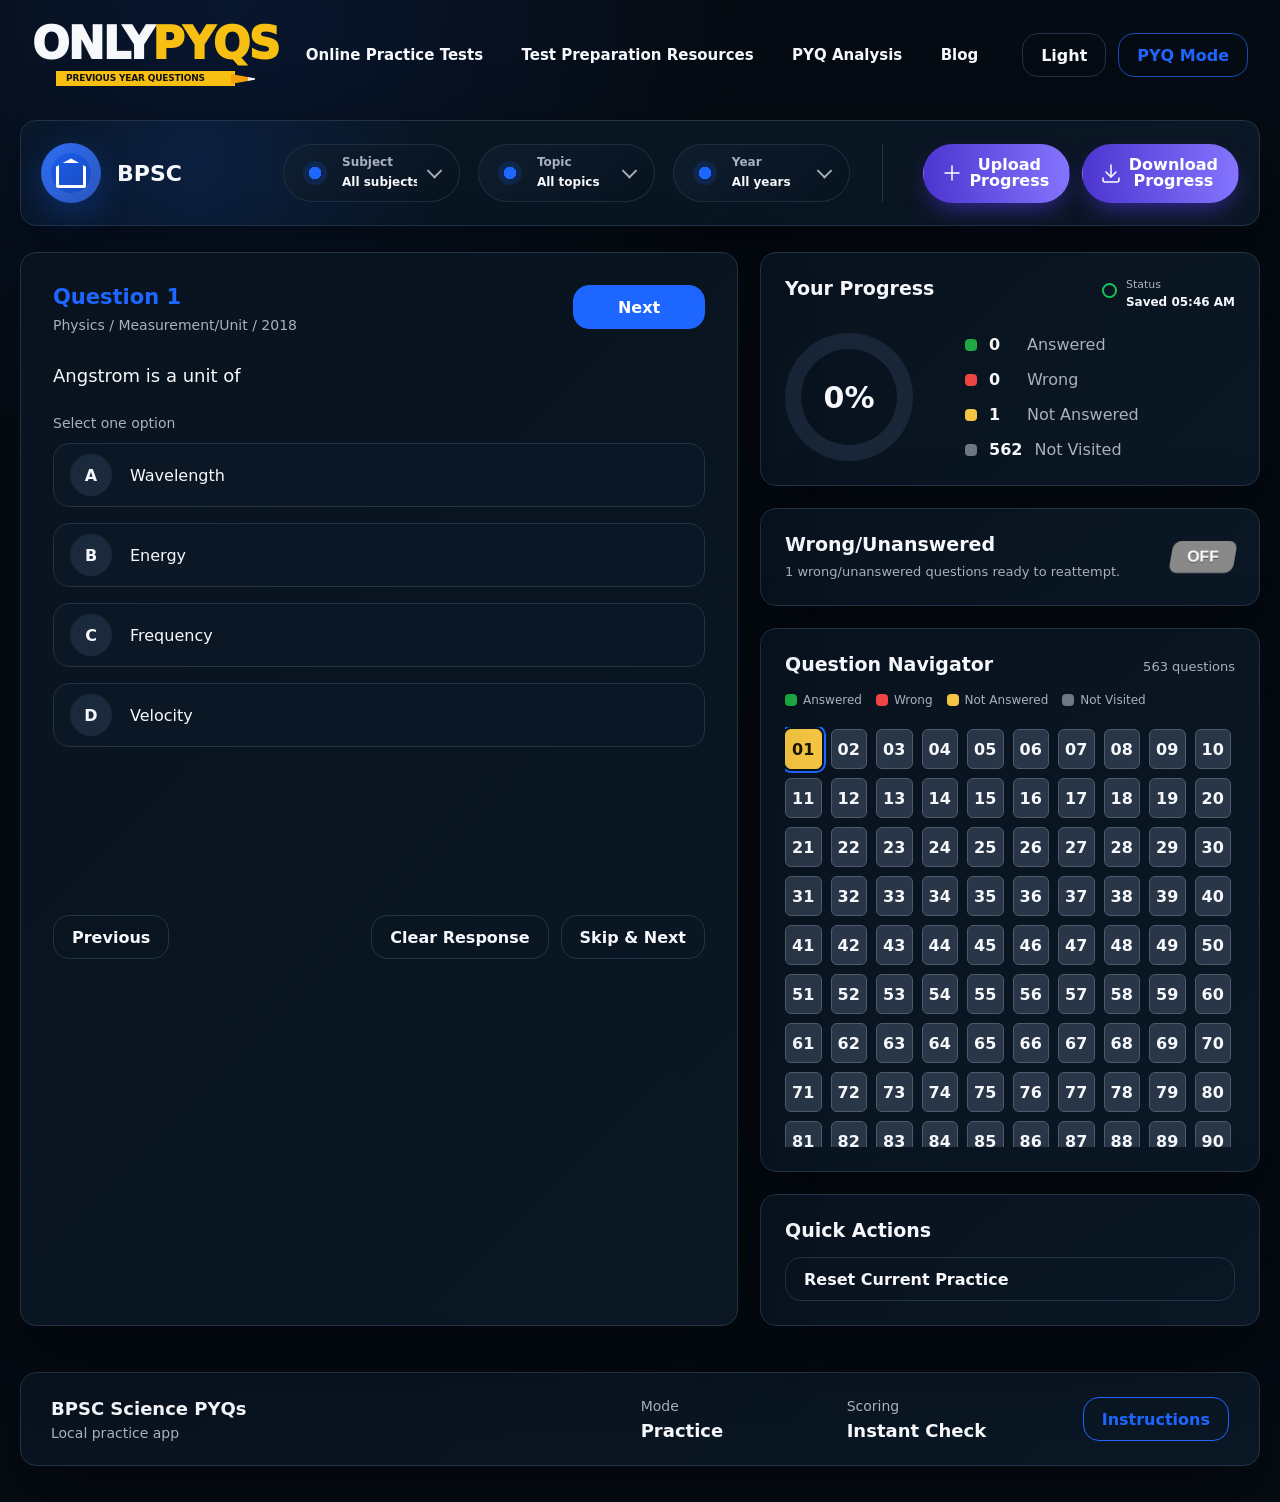
==== commit 540efb3f: "custom mode" ====
--- a/index.html
+++ b/index.html
@@ -25,7 +25,7 @@
     </nav>
     <div class="top-actions">
       <button id="themeToggle" class="theme-toggle" type="button" aria-label="Toggle light and dark mode">Light</button>
-      <span class="practice-mode">Practice Mode</span>
+      <button id="modeToggle" class="practice-mode" type="button">PYQ Mode</button>
     </div>
   </header>
 
@@ -44,7 +44,7 @@
         <select id="topicSelect" aria-label="Topic"></select>
       </label>
       <label>
-        Year
+        <span id="thirdFilterLabel">Year</span>
         <select id="yearSelect" aria-label="Year"></select>
       </label>
     </div>
@@ -56,7 +56,7 @@
           <path d="M12 5v14"></path>
           <path d="M5 12h14"></path>
         </svg>
-        <span class="button__text">Upload<br>Progress</span>
+        <span class="button__text"><span>Upload</span><span>Progress</span></span>
       </button>
       <button id="downloadProgress" class="file-action-button" type="button">
         <svg stroke-linejoin="round" stroke-linecap="round" fill="none" stroke="currentColor" stroke-width="1.5" viewBox="0 0 24 24" class="button__icon" xmlns="http://www.w3.org/2000/svg" aria-hidden="true">
@@ -65,7 +65,7 @@
           <path d="M7 11l5 5l5 -5"></path>
           <path d="M12 4l0 12"></path>
         </svg>
-        <span class="button__text">Download<br>Progress</span>
+        <span class="button__text"><span>Download</span><span>Progress</span></span>
       </button>
       <input id="uploadProgressFile" type="file" accept="application/json,.json" hidden>
     </div>
@@ -99,6 +99,7 @@
         <button id="previousBtn" class="secondary-button" type="button">Previous</button>
         <div class="right-actions">
           <button id="clearBtn" class="secondary-button" type="button">Clear Response</button>
+          <button id="deleteQuestionBtn" class="secondary-button delete-action" type="button">Delete</button>
           <button id="markNextBtn" class="secondary-button" type="button">Skip & Next</button>
           <button id="saveMarkBtn" class="hidden-action" type="button" aria-hidden="true" tabindex="-1">Next</button>
         </div>
@@ -198,6 +199,7 @@
   </div>
 
   <script src="questions.js"></script>
+  <script src="custom_questions.js"></script>
   <script src="app.js"></script>
 </body>
 </html>
--- a/styles.css
+++ b/styles.css
@@ -404,6 +404,10 @@
   line-height: 1.05;
 }
 
+.button__text span {
+  display: block;
+}
+
 .practice-grid {
   display: grid;
   grid-template-columns: minmax(0, 1fr) 500px;
@@ -631,6 +635,15 @@
   background: transparent;
 }
 
+.delete-action {
+  border-color: rgba(239, 68, 68, 0.65);
+  color: #f87171;
+}
+
+.delete-action:hover {
+  background: rgba(239, 68, 68, 0.12);
+}
+
 .hidden-action {
   display: none;
 }
@@ -1231,3 +1244,38 @@
     width: 100%;
   }
 }
+
+@media (max-width: 768px) {
+  .progress-file-actions {
+    flex-wrap: nowrap;
+    justify-content: center;
+    gap: 8px;
+    width: 100%;
+  }
+
+  .progress-file-actions .file-action-button {
+    width: auto;
+    min-width: max-content;
+    min-height: 40px;
+    padding: 0.55em 0.75em 0.55em 0.65em;
+    font-size: 0.78rem;
+    white-space: nowrap;
+  }
+
+  .progress-file-actions .button__icon {
+    width: 1.2em;
+    height: 1.2em;
+  }
+
+  .progress-file-actions .button__text {
+    white-space: nowrap;
+  }
+
+  .progress-file-actions .button__text span {
+    display: inline;
+  }
+
+  .progress-file-actions .button__text span + span::before {
+    content: " ";
+  }
+}
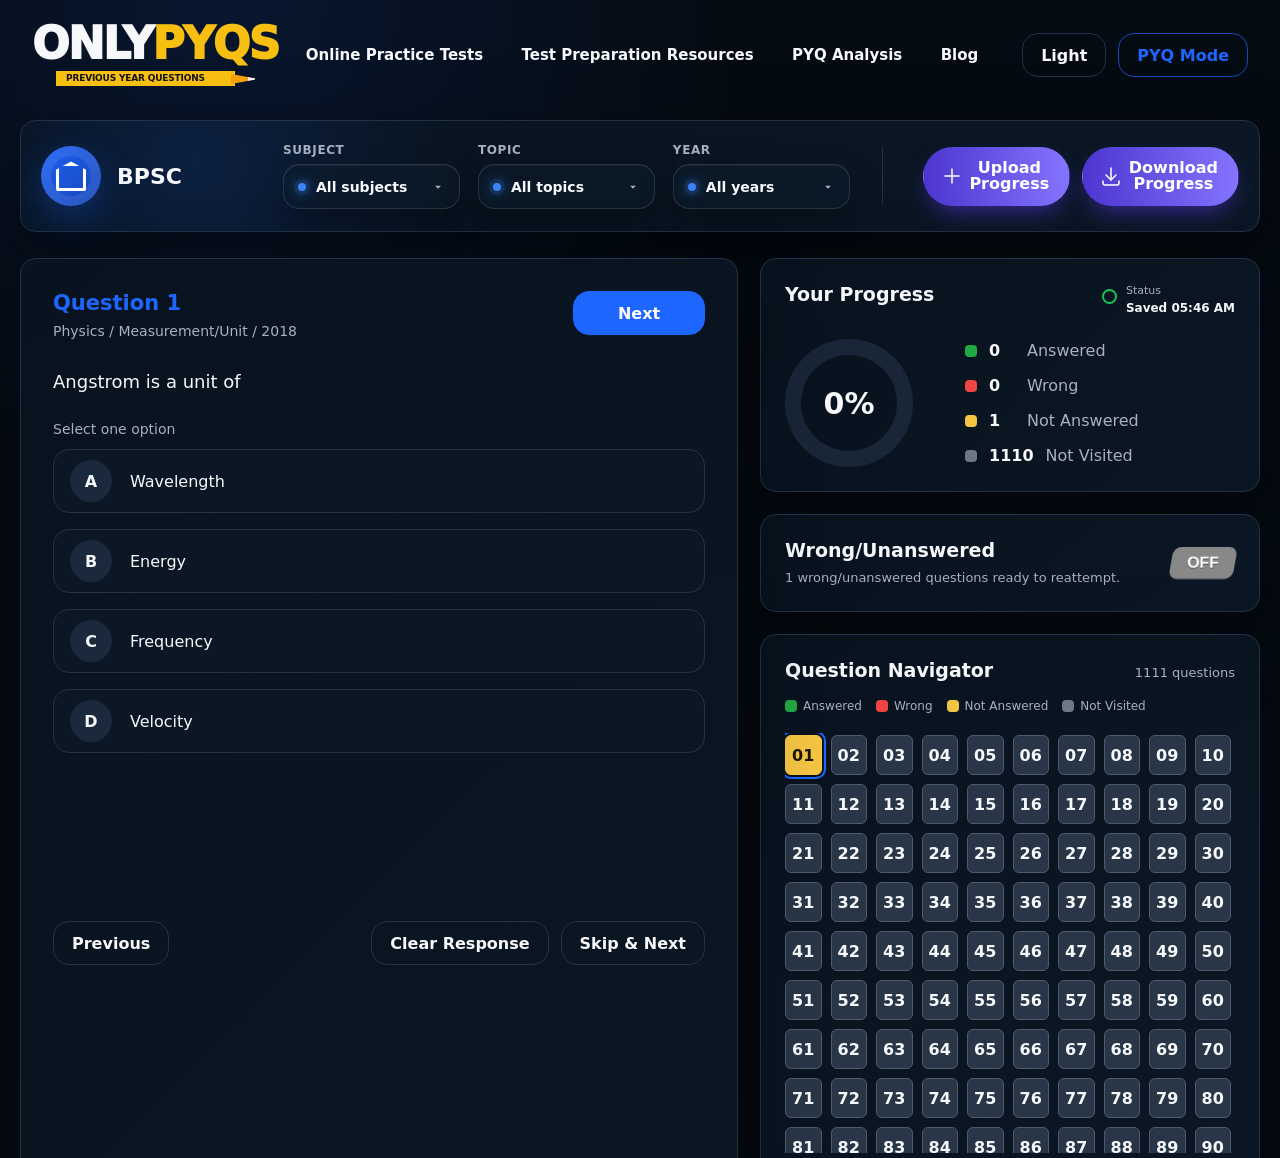
==== commit 05b3b6cd: "Add root redirect to BPSC physics quiz folder" ====
--- a/index.html
+++ b/index.html
@@ -1,205 +1,10 @@
-<!doctype html>
-<html lang="en">
+<!DOCTYPE html>
+<html>
 <head>
-  <meta charset="utf-8">
-  <meta name="viewport" content="width=device-width, initial-scale=1.0">
-  <title>Only PYQs Practice</title>
-  <link rel="stylesheet" href="styles.css">
+    <meta http-equiv="refresh" content="0; url=./outputs/bpsc-physics-quiz/" />
+    <title>Redirecting...</title>
 </head>
-<body class="theme-dark">
-  <header class="topbar">
-    <a class="brand" href="#" aria-label="Only PYQs home">
-      <span class="brand-wordmark">
-        <span>ONLY</span><span>PYQS</span>
-      </span>
-      <span class="brand-tag">
-        <span>PREVIOUS YEAR QUESTIONS</span>
-        <i aria-hidden="true"></i>
-      </span>
-    </a>
-    <nav class="main-nav" aria-label="Main navigation">
-      <a href="#">Online Practice Tests</a>
-      <a href="#">Test Preparation Resources</a>
-      <a href="#">PYQ Analysis</a>
-      <a href="#">Blog</a>
-    </nav>
-    <div class="top-actions">
-      <button id="themeToggle" class="theme-toggle" type="button" aria-label="Toggle light and dark mode">Light</button>
-      <button id="modeToggle" class="practice-mode" type="button">PYQ Mode</button>
-    </div>
-  </header>
-
-  <section class="exam-strip" aria-label="Practice selection">
-    <div class="exam-title-block">
-      <span class="exam-badge" aria-hidden="true"></span>
-      <p>BPSC</p>
-    </div>
-    <div class="filter-row">
-      <label>
-        Subject
-        <select id="subjectSelect" aria-label="Subject"></select>
-      </label>
-      <label>
-        Topic
-        <select id="topicSelect" aria-label="Topic"></select>
-      </label>
-      <label>
-        <span id="thirdFilterLabel">Year</span>
-        <select id="yearSelect" aria-label="Year"></select>
-      </label>
-    </div>
-    <div class="strip-divider"></div>
-    <div class="progress-file-actions">
-      <button id="uploadProgress" class="file-action-button" type="button">
-        <svg stroke-linejoin="round" stroke-linecap="round" fill="none" stroke="currentColor" stroke-width="1.5" viewBox="0 0 24 24" class="button__icon" xmlns="http://www.w3.org/2000/svg" aria-hidden="true">
-          <path fill="none" d="M0 0h24v24H0z" stroke="none"></path>
-          <path d="M12 5v14"></path>
-          <path d="M5 12h14"></path>
-        </svg>
-        <span class="button__text"><span>Upload</span><span>Progress</span></span>
-      </button>
-      <button id="downloadProgress" class="file-action-button" type="button">
-        <svg stroke-linejoin="round" stroke-linecap="round" fill="none" stroke="currentColor" stroke-width="1.5" viewBox="0 0 24 24" class="button__icon" xmlns="http://www.w3.org/2000/svg" aria-hidden="true">
-          <path fill="none" d="M0 0h24v24H0z" stroke="none"></path>
-          <path d="M4 17v2a2 2 0 0 0 2 2h12a2 2 0 0 0 2 -2v-2"></path>
-          <path d="M7 11l5 5l5 -5"></path>
-          <path d="M12 4l0 12"></path>
-        </svg>
-        <span class="button__text"><span>Download</span><span>Progress</span></span>
-      </button>
-      <input id="uploadProgressFile" type="file" accept="application/json,.json" hidden>
-    </div>
-  </section>
-
-  <main class="practice-grid">
-    <section class="question-card" id="questionCard" aria-live="polite">
-      <div class="question-head">
-        <div>
-          <h1 id="questionTitle">Question 1</h1>
-          <p id="questionMeta"></p>
-        </div>
-      </div>
-
-      <div class="question-body">
-        <p id="questionText"></p>
-        <p class="option-label">Select one option</p>
-        <div id="optionsList" class="option-list"></div>
-        <button id="saveNextBtn" class="primary-button top-next-button" type="button">Next</button>
-
-        <div id="answerPanel" class="answer-panel" hidden>
-          <div class="answer-panel-head">
-            <strong id="answerStatus"></strong>
-            <span id="answerText"></span>
-          </div>
-          <p id="explanationText"></p>
-        </div>
-      </div>
-
-      <div class="question-actions">
-        <button id="previousBtn" class="secondary-button" type="button">Previous</button>
-        <div class="right-actions">
-          <button id="clearBtn" class="secondary-button" type="button">Clear Response</button>
-          <button id="deleteQuestionBtn" class="secondary-button delete-action" type="button">Delete</button>
-          <button id="markNextBtn" class="secondary-button" type="button">Skip & Next</button>
-          <button id="saveMarkBtn" class="hidden-action" type="button" aria-hidden="true" tabindex="-1">Next</button>
-        </div>
-      </div>
-    </section>
-
-    <section id="emptyState" class="empty-state" hidden>
-      <h1>No questions in this selection</h1>
-      <p>Choose a different subject, topic, or year.</p>
-    </section>
-
-    <aside class="side-panel" aria-label="Practice dashboard">
-      <section class="progress-card">
-        <div class="progress-card-head">
-          <h2>Your Progress</h2>
-          <div class="strip-stat">
-            <span>Status</span>
-            <strong id="saveStatus">Progress saves automatically</strong>
-          </div>
-        </div>
-        <div class="progress-content">
-          <div class="progress-ring" aria-label="Attempted percentage">
-            <span id="attemptPercent">0%</span>
-          </div>
-          <ul class="status-list">
-            <li><span class="dot answered-dot"></span><strong id="answeredCount">0</strong> Answered</li>
-            <li><span class="dot wrong-dot"></span><strong id="markedCount">0</strong> Wrong</li>
-            <li><span class="dot not-answered-dot"></span><strong id="notAnsweredCount">0</strong> Not Answered</li>
-            <li><span class="dot not-visited-dot"></span><strong id="notVisitedCount">0</strong> Not Visited</li>
-          </ul>
-        </div>
-      </section>
-
-      <section class="review-toggle-card">
-        <div class="review-card-head">
-          <h2>Wrong/Unanswered</h2>
-          <p id="reviewModeNote">Show only questions you got wrong or left unanswered.</p>
-        </div>
-        <div class="checkbox-wrapper-8">
-          <input type="checkbox" id="reviewToggle" class="tgl tgl-skewed">
-          <label for="reviewToggle" data-tg-on="ON" data-tg-off="OFF" class="tgl-btn"></label>
-        </div>
-      </section>
-
-      <section class="navigator-card">
-        <div class="card-title-row">
-          <h2>Question Navigator</h2>
-          <span id="paletteSummary">0 questions</span>
-        </div>
-        <div class="palette-legend" aria-hidden="true">
-          <span><i class="answered-dot"></i> Answered</span>
-          <span><i class="wrong-dot"></i> Wrong</span>
-          <span><i class="not-answered-dot"></i> Not Answered</span>
-          <span><i class="not-visited-dot"></i> Not Visited</span>
-        </div>
-        <div id="questionPalette" class="question-palette" aria-label="Question navigator"></div>
-      </section>
-
-      <section class="quick-card">
-        <h2>Quick Actions</h2>
-        <button id="resetProgress" type="button">Reset Current Practice</button>
-      </section>
-    </aside>
-  </main>
-
-  <footer class="summary-strip">
-    <div>
-      <strong>BPSC Science PYQs</strong>
-      <span>Local practice app</span>
-    </div>
-    <div>
-      <span>Mode</span>
-      <strong>Practice</strong>
-    </div>
-    <div>
-      <span>Scoring</span>
-      <strong>Instant Check</strong>
-    </div>
-    <button class="outline-button" type="button">Instructions</button>
-  </footer>
-
-  <div id="resultModal" class="modal-backdrop" hidden>
-    <section class="result-modal" role="dialog" aria-modal="true" aria-labelledby="resultTitle">
-      <h2 id="resultTitle">Performance Dashboard</h2>
-      <div class="result-grid">
-        <div><span id="resultAttempted">0</span><label>Attempted</label></div>
-        <div><span id="resultSkipped">0</span><label>Unanswered / Skipped</label></div>
-        <div><span id="resultCorrect">0</span><label>Correct</label></div>
-        <div><span id="resultWrong">0</span><label>Wrong</label></div>
-        <div><span id="resultAccuracy">0%</span><label>Accuracy</label></div>
-        <div><span id="resultScore">0 / 0</span><label>Score</label></div>
-      </div>
-      <div class="modal-actions">
-        <button id="closeResultBtn" type="button">Close</button>
-      </div>
-    </section>
-  </div>
-
-  <script src="questions.js"></script>
-  <script src="custom_questions.js"></script>
-  <script src="app.js"></script>
+<body>
+    <p>Redirecting to the quiz... <a href="./outputs/bpsc-physics-quiz/">Click here if it doesn't load</a>.</p>
 </body>
 </html>
